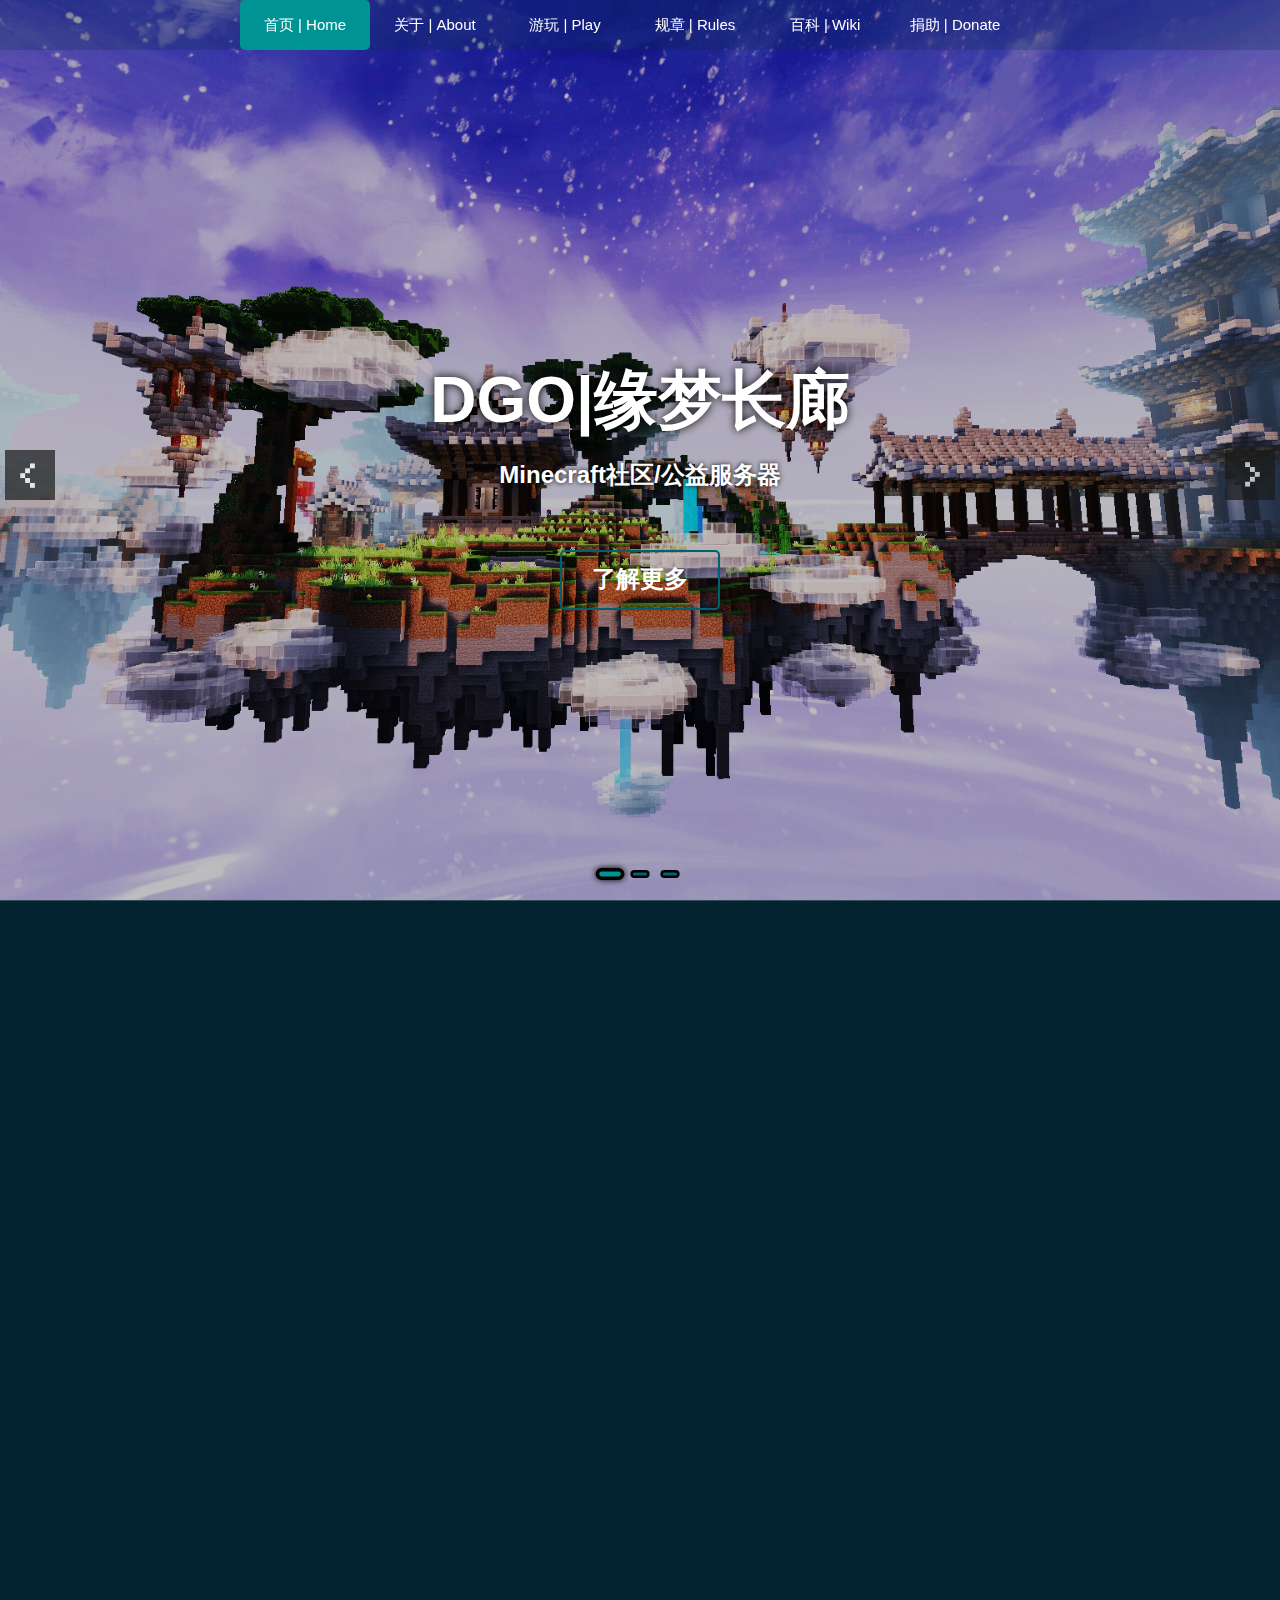
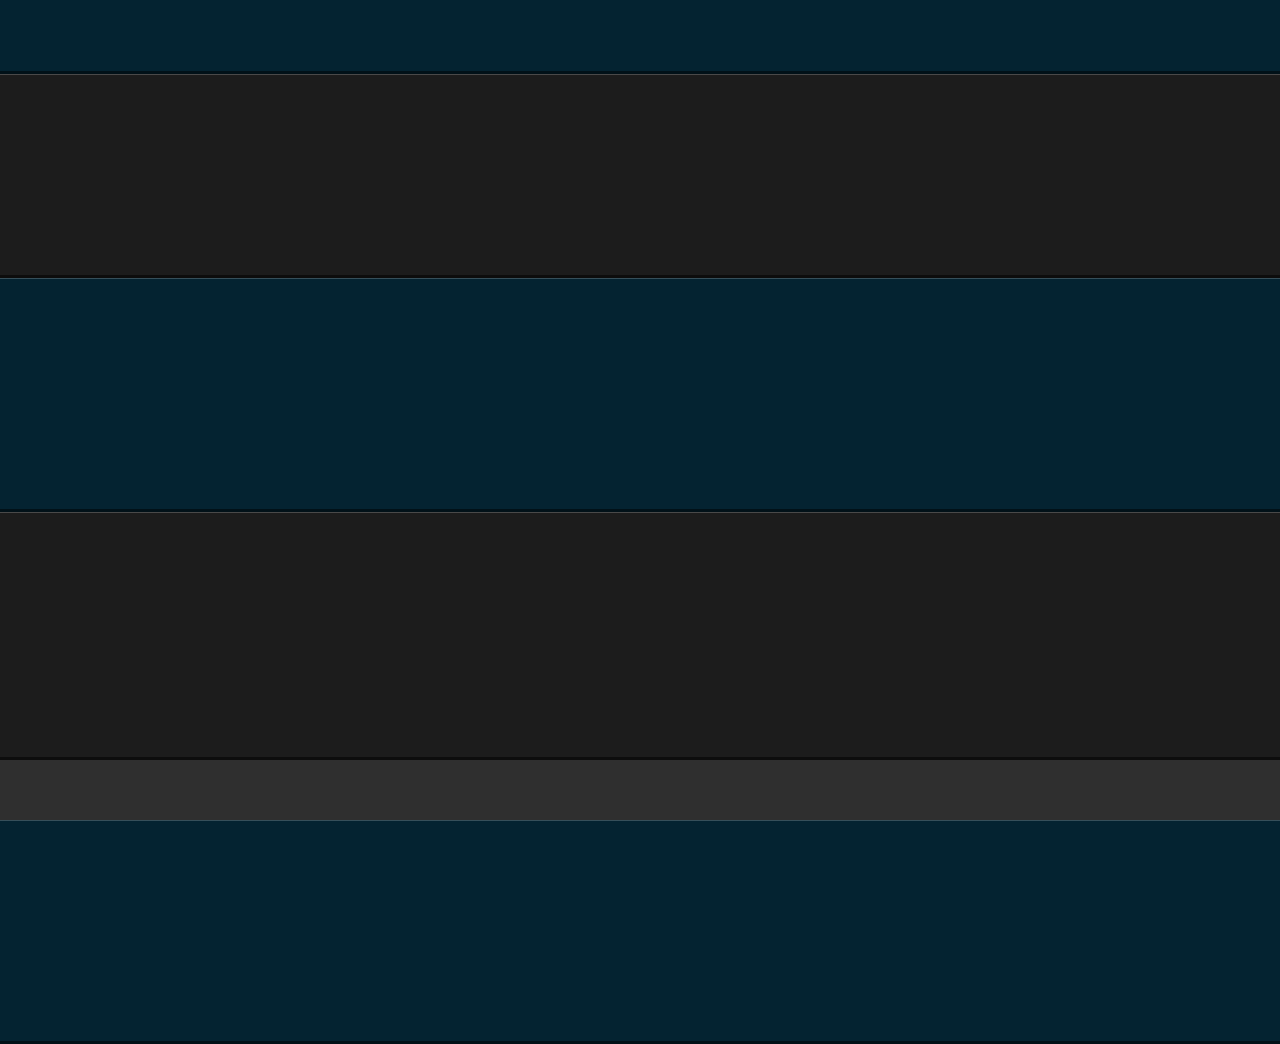
==== index.html @ beff089f "new" ====
﻿<!DOCTYPE html>
<html lang="cn">
<head>

<!-- Page title -->
<title>DGO|缘梦长廊-Minecraft服务器</title>
<!-- /Page title -->

<!-- Meta -->
<meta charset="utf-8">
<meta http-equiv="X-UA-Compatible" content="IE=Edge">
<meta name="viewport" content="width=device-width, initial-scale=1">
<meta name="renderer" content="webkit|ie-comp|ie-stand">
<!-- /Meta -->

<!-- SEO Meta -->
<meta name="author" content="">
<meta name="keywords" content="DGO,minecraft,我的世界,服务器">
<meta name="description" content="">
<!-- /SEO Meta -->

<!-- 禁止百度转码 -->
<meta http-equiv="Cache-Control" content="no-transform " />
<meta http-equiv="Cache-Control" content="no-siteapp" />
<!-- /禁止百度转码 -->

<!-- 移动设备优化 -->
<meta name="MobileOptimized" content="320"><!-- 微软的老式浏览器 -->
<meta name="screen-orientation" content="portrait"><!-- uc强制竖屏 -->
<meta name="x5-orientation" content="portrait"><!-- QQ强制竖屏 -->
<meta name="full-screen" content="yes"><!-- UC强制全屏 -->
<meta name="x5-fullscreen" content="true"><!-- QQ强制全屏 -->
<meta name="browsermode" content="application"><!-- UC应用模式 -->
<meta name="x5-page-mode" content="app"><!-- QQ应用模式 -->
<meta name="msapplication-tap-highlight" content="no"><!-- windows phone 点击无高光 -->
<!-- /移动设备优化 -->

<!-- Styles -->
<link rel="stylesheet" type="text/css" href="css/style.css">
<link rel="stylesheet" type="text/css" href="css/menu.css">
<link rel="stylesheet" type="text/css" href="css/index.css">
<link rel="stylesheet" type="text/css" href="css/preloader.css">
<link rel="stylesheet" type="text/css" href="css/animate.min.css">
<!-- /Styles -->

</head>
<body>

<!-- 预加载 -->
<div id="preloader"> 
    <div id="loader"></div> 
    <div class="loader-section section-left"></div> 
    <div class="loader-section section-right"></div> 
    <div class="load_title">正在加载DGO官网<span>-首页</span></div> 
</div> 
<!-- /预加载 -->

<div id="wrapper">

<!-- 菜单 -->
<nav>
    <!-- menu -->
    <div id="menu">
        <a href="index.html" class="menuItem">首页&nbsp;|&nbsp;Home</a>
        <a href="about.html" class="menuItem">关于&nbsp;|&nbsp;About</a>
        <a href="play.html" class="menuItem">游玩&nbsp;|&nbsp;Play</a>
        <a href="rules.html" class="menuItem">规章&nbsp;|&nbsp;Rules</a>
        <a href="wiki.html" class="menuItem">百科&nbsp;|&nbsp;Wiki</a>
        <a href="donate.html" class="menuItem">捐助&nbsp;|&nbsp;Donate</a>
        <a href="#" class="menuBg"></a>
    </div>
    <!-- menuMobile -->
    <div id="menuMobile">
        <h5 id="menuMobileTop">DGO|缘梦长廊</h5>
        <input type="checkbox" id="check">
        <label for="check">
            <i id="btnMenu"><svg class="bars"></svg></i>
            <i id="cancel"><svg class="times"></svg></i>
            <i id="cancleBg" class="menuMobileBg"></i>
        </label>
        <div class="sidebar">
            <header>导航栏</header>
            <div>
                <a href="index.html">首页&nbsp;|&nbsp;Home</a>
                <a href="about.html">关于&nbsp;|&nbsp;About</a>
                <a href="play.html">游玩&nbsp;|&nbsp;Play</a>
                <a href="rules.html">规章&nbsp;|&nbsp;Rules</a>
                <a href="wiki.html">百科&nbsp;|&nbsp;Wiki</a>
                <a href="donate.html">捐助&nbsp;|&nbsp;Donate</a>
            </div>
        </div>
    </div>
</nav>
<!-- /菜单 -->

<!-- 全屏轮播 -->
<div id="rotation">
    <!-- pics -->
    <div id="pics">
        <!-- pic1 -->
        <div class="picsItem pic1 shadow after">
            <div class="title">
                <h1 class="boxTitle">DGO|缘梦长廊</h1>
                <h4 class="boxContent">Minecraft社区/公益服务器</h4>
            </div>  
            <div class="buttons">
                <div class="btnStyle1 btnStyle11 btn1">了解更多</a></div>  
            </div>
        </div>
        <!-- pic2 -->
        <div class="picsItem pic2 shadow">
            <div class="title">
                <h1 class="boxTitle">DGO|缘梦长廊</h1>
                <h4 class="boxContent">Minecraft社区/公益服务器</h4>
            </div>
            <div class="buttons">
                <a href="about.html"><div class="btnStyle1 btnStyle11">关于我们</div></a>
            </div>
        </div>
        <!-- pic3 -->
        <div class="picsItem pic3 shadow">           
            <div class="title" class="text">
                <h1 class="boxTitle">DGO|缘梦长廊</h1>
                <h4 class="boxContent">白名单制度 只为提供高质量环境</h4>
            </div>
            <div class="buttons">
                <a href="play.html"><div class="btnStyle1 btnStyle11">加入我们</div></a>
            </div>
        </div>
    </div>
    <!-- btnNum -->
    <div id="btnNum" class="modular">
        <div class="btnNumItem btnNumItemActive"></div>
        <div class="btnNumItem"></div>
        <div class="btnNumItem"></div>   
    </div>
    <!-- btnTab -->
    <div class="btnTab left"></div>
    <div class="btnTab right"></div>
</div>
<!-- /全屏轮播 -->



<!-- 介绍 -->
<div id="features" class="box">
        <!-- boxTitle -->
        <div class="boxTitle">
            <div class="wow fadeInUp"><h2 class="transformZoom">社区介绍&nbsp;|&nbsp;Feature</h2></div>
        </div>
        <!-- boxContent -->
        <div class="boxContent modular">
            <div class="wow fadeInUp"><div class="boxContentItem icon1">
                <h3>群组服</h3>
                <h5>无论你是初来乍到的萌新还是耕耘多年的大佬；无论你是喜欢建筑还是红石的玩家；</h5>
                <h5>亦或是喜欢与朋友聊天，日常养老唠嗑的玩家。这里都有适合你的的游戏环境！</h5>
            </div></div>
            <div class="wow fadeInUp"><div class="boxContentItem icon2">
                <h3>高素质</h3>
                <h5>从“熊孩子”一路走来的我们，深知一个“熊孩子”会对社区会造成严重的伤害；</h5>
                <h5>我们通过较为严格的审核与邀请制度，确保你能和你一样友善的玩家们一同游戏！</h5>
            </div></div>
            <div class="wow fadeInUp"><div class="boxContentItem icon3">
                <h3>纯净和谐</h3>
                <h5>我们认为原版游戏机制与原则已经趋于合理，对游戏内容无过多修改。</h5>
                <h5>不划分游戏内玩家权限等级，全服平权。一切都是由您和伙伴们一同建立的！</h5>
            </div></div>
        </div>
        <div class="boxContent modular">
            <div class="wow fadeInUp"><div class="boxContentItem icon4">
                <h3>自由开放</h3>
                <h5>我们不避讳、不掩饰，没有绝对的机密与禁区，大小事务群内公开讨论、处理。</h5>
                <h5>无管理干预发展走向，只要你知晓是非，明确界限，在这可以做任何想做的事情！</h5>
            </div></div>
            <div class="wow fadeInUp"><div class="boxContentItem icon5">
                <h3>公平公正</h3>
                <h5>判断一个玩家是否有错，我们以道德、规章为标准，由管理员主观判断及玩家群体意见而定。</h5>
                <h5>我们并没有改造矫正玩家的权力和义务，所做的一切仅是为了维护本服的秩序！</h5>
            </div></div>
            <div class="wow fadeInUp"><div class="boxContentItem icon6">
                <h3>公益非利</h3>
                <h5>我们了解增值服务对游戏体验的损害，作为公益服务器，我们不会在游戏内设置任何特权。</h5>
                <h5>对于主动捐助的玩家，我们深表感谢，你的每一分捐助都会被用于给你提供更好的服务。</h5>
            </div></div>
        </div>

</div>
<!-- /介绍 -->

<!-- 服务器信息 -->
<div id="statis" class="box modular">
    <div class="boxContent">
        <h5 class="description wow fadeInUp" style="text-align: left;">SOME</h5>
        <div><h2 class="wow fadeInUp" style="text-align: left;">information</h2></div>
    </div>

    <div class="boxContent">
        <div class="wow fadeInUp"><h2>-</h2></div>
        <h5 class="description wow fadeInUp">总在线时间(h)</h5>
    </div>

    <div class="boxContent">
        <div class="wow fadeInUp"><h2>-</h2></div>
        <h5 class="description wow fadeInUp">常驻玩家(人)</h5>
    </div>

    <div class="boxContent">
        <div class="wow fadeInUp"><h2>-</h2></div>
        <h5 class="description wow fadeInUp">总入驻玩家(人)</h5>
    </div>
</div>
<!-- /服务器信息 -->

<!-- 前言 -->
<div id="notion" class="box">
    <div class="boxTitle">
        <div class="wow fadeInUp"><h2 class="transformZoom">我们的愿景&nbsp;|&nbsp;Notion</h2></div>
    </div>
    <div class="boxContent modular">
        <div class="wow fadeInUp"><h5 class="transformZoom">『我们希望DGO不单单是一个服务器，而是一个能互相信任，有爱友好的交友社区』</h5></div>
        <div class="wow fadeInUp"><h5 class="transformZoom">『比起去追求那些“花里胡哨”，我们更加在乎的是——Minecraft本身的魅力』</h5></div>
    </div>
</div>
<!-- /前言 -->

	<!-- 展示片 -->
<a href="https://www.bilibili.com/video/BV1Mi4y187Gk/" target="_blank">
    <div id="video" class="box modular">

        <div class="boxContent wow fadeInUp">
            <h5 class="text description">该展示片记录了截止20年4月外服玩家的部分作品</h5>
        </div>

        <div class="boxContent wow fadeInUp">
            <div class="icon-box icon"></div>
        </div>

        <div class="boxContent wow fadeInUp">
            <h5 class="text description">全新的DGO内服/外服展示片正在筹划制作..敬请期待...</h5>
        </div>

    </div>
</a>
<!-- /展示片 -->

<div class="spacing"></div>

<!-- Powered by DGO -->
<footer class="box">	
    <div class="wow fadeInUp">
        <span>友情链接：</span>
        <a href="#" target="_blank"">XXX</a> 
        <span>&nbsp;|&nbsp;</span>
        <a href="#" target="_blank"">XXX</a>
    </div>
    <div class="line wow fadeInUp">
        <span>DGO风雨兼程&nbsp;至今已度过&nbsp;</span>
        <span id="time">天&nbsp;小时&nbsp;分钟&nbsp;秒</span>
    </div>
    <div class="line wow fadeInUp">
        <span>&copy; 2020&nbsp;DGO|缘梦长廊&nbsp;</span>
        <span>ALL&nbsp;RIGHTS&nbsp;RESERVED</span>
    </div>

    <div class="wow fadeInUp">POWERED&nbsp;BY&nbsp;MERAKI_9YAN</div>
</footer>
<!-- /Powered by DGO -->

</div>
</body>

<!-- Javascript -->
<script src="js/jquery-3.4.1.min.js"></script>
<script src="js/wow.min.js"></script>
<script src="js/style.js"></script>
<script src="js/index.js"></script>
<script src="js/menu.js"></script>
<script src="js/preloader.js"></script>
<!-- /Javascript -->

</html>
---- css/style.css ----
/* Style CSS Document */

/* global 全局样式
------------------------------------- */
* {
  margin: 0;
  border: 0;
  padding: 0;
  text-decoration: none;
  list-style: none;
  -webkit-box-sizing: border-box;
  -moz-box-sizing: border-box;
  box-sizing: border-box;
}
button,
span,
a,
p,
h1,
h2,
h3,
h4,
h5,
h6 {
  color: #fff;
  font-weight: 300;
  -webkit-font-smoothing: antialiased;
  font-family: "Roboto", "Open Sans", "Helvetica Neue", Helvetica, Arial,
    sans-serif;
  text-align: center;
}
body {
  width: 100%;
  min-height: 100%;
  color: #fff;
  font-size: 14px;
  line-height: 24px;
  background-color: #2f2f2f;
}
/*---------------------------------------





  font 字体样式
-----------------------------------------*/
h1 {
  font-size: 64px;
  line-height: 80px;
}
h2 {
  font-size: 48px;
  line-height: 60px;
}
h3 {
  font-size: 36px;
  line-height: 45px;
}
h4 {
  font-size: 24px;
  line-height: 30px;
}
h5 {
  font-size: 16px;
  line-height: 20px;
}
h6 {
  font-size: 12px;
  line-height: 15px;
}
/*---------------------------------------





  功能组件
-----------------------------------------*/
/* 禁止文字被选中 */
.text {
  user-select: none;
  -ms-user-select: none;
  -moz-user-select: none;
  -khtml-user-select: none;
  -webkit-user-select: none;
}
/* 文字左右对齐 */
.textAlignLeft {
  text-align: left;
}
.textAlignRight {
  text-align: right;
}
/* flex弹性布局框架 */
.modular {
  display: flex;
  flex-direction: row;
  justify-content: center;
  align-items: center;
}
/* 隔层 */
.spacing {
  width: 100%;
  height: 60px;
  background-image: url(../images/bgBedrock.png);
  background-attachment: fixed;
  background-size: cover;
  z-index: 1000;
}
/* 页面背景 */
.backgroundPicFixed {
  background-attachment: fixed;
  background-size: center;
}
/* 盒子框架 */
.box {
  border-top: 1px solid rgba(255, 255, 255, 0.2);
  border-bottom: 3px solid rgba(0, 0, 0, 0.5);
  background-color: #042331;
  padding: 50px 0;
}
.boxTitle {
  padding: 10px 0;
  text-align: center;
}
.boxContent {
  padding: 10px 0;
}
.boxContentItem {
  padding: 0;
}
/* 阴影 */
.shadow {
  box-shadow: 0 2px 10px #000000;
}
.transformZoom {
  transition: all 0.3s;
  transform: scale(0.9);
  -o-transform: scale(0.9);
  -ms-transform: scale(0.9);
  -moz-transform: scale(0.9);
  -webkit-transform: scale(0.9);
}
.transformZoom:hover {
  transform: scale(1);
  -o-transform: scale(1);
  -ms-transform: scale(1);
  -moz-transform: scale(1);
  -webkit-transform: scale(1);
}

/*---------------------------------------





按钮样式
-----------------------------------------*/
.btnStyle1 {
  position: relative;
  width: 160px;
  height: 60px;
  border: 2px solid #006270;
  border-radius: 5px;
  font-size: 24px;
  line-height: 54px;
  font-weight: 900;
  text-align: center;
  background: none;
  cursor: pointer;
  transition: color 0.4s linear;
}
.btnStyle1:hover {
  color: #fff;
}
.btnStyle1::before {
  content: "";
  position: absolute;
  left: 0;
  top: 0;
  width: 100%;
  height: 100%;
  background: #006270;
  z-index: -1;
  transition: transform 0.5s;
  transform-origin: 0 0;
  transition-timing-function: cubic-bezier(0.5, 1.6, 0.4, 0.7);
}
.btnStyle11::before {
  transform: scaleY(0);
}
.btnStyle11:hover::before {
  transform: scaleY(1);
}
.btnStyle12::before {
  transform: scaleX(0);
}
.btnStyle12:hover::before {
  transform: scaleX(1);
}
/*---------------------------------------





  版权信息
-----------------------------------------*/
footer {
  position: relative;
  padding: 50px 0;
  z-index: 10000;
}
footer div,
footer a,
footer span {
  margin: 0 auto;
  max-width: 700px;
  line-height: 30px;
  font-size: 16px;
  transform: scale(0.9);
  text-align: center;
  color: #cccccc;
}
footer #time {
  color: #969696;
}
@media (max-width: 400px) {
  footer .line {
    display: flex;
    flex-direction: column;
  }
}
---- css/menu.css ----
/* menu CSS Document */

/* menu
------------------------------------- */
nav{
	position: fixed;
	width: 100%;
	height: 50px;
  background-color: #063146;
	transition: .5s;
  z-index: 99999;
}
.navScroll{
  background-color: rgb(6,49,70,.25);
}
/*menu*/
#menu{
	position: absolute;
	display: flex;
	list-style: none;
	line-height: 50px;
	width: 800px;
	left: 50%;
	transform: translate(-50%,0);
  z-index: 1000;
}
.menuItem{
	position: relative;
	width: 130px;
	display: inline-block;
	font-size: 15px;
	text-align: center;
	text-decoration: none;
	color: #ffffff;
	transition: .3s;
	z-index: 1;
}
.menuBg{
	position: absolute;
	left: 0;
	top: 0;
	height: 100%;
	width: 130px;
	z-index: 0;
	border-radius: 5px;
	background-color: #009394;
	transition: .3s;
	z-index: 0;
}
.menuItem:hover{
	transform: scale(1.2);
}
.menuItem:nth-child(1):hover ~.menuBg{
	left: 0px;
}
.menuItem:nth-child(2):hover ~.menuBg{
	left: 130px;
}
.menuItem:nth-child(3):hover ~.menuBg{
	left: 260px;
}
.menuItem:nth-child(4):hover ~.menuBg{
	left: 390px;
}
.menuItem:nth-child(5):hover ~.menuBg{
  left: 520px;
}
.menuItem:nth-child(6):hover ~.menuBg{
  left: 650px;
}

/*menuMobile*/
#menuMobile{
  font-weight: 600;
  text-align: center;
  line-height: 50px;
  z-index: 2000;
}

#menuMobileTop{
  line-height: 50px;
  color: #ffffff;
  z-index: 1000;
}

#check{
  display: none;
  z-index: 1001;
}
label #btnMenu,label #cancel{
  position: absolute;
  cursor: pointer;
  background: #042331;
  width: 36px;
  height: 36px;
  border-radius: 3px;
}
label #btnMenu svg, #cancel svg{
  position: absolute;
  left: 3px;
  top: 3px;
  width: 30px;
  height: 30px;
}
label #btnMenu{
  left: 7px;
  top: 7px;
  transition: all .5s;
}
label #cancel{
  z-index: 1111;
  left: -207px;
  top: 7px;
  transition: all .5s ease;
}
label #btnMenu .bars{
  background: url(../images/icon/bars.svg) no-repeat center;
}
label #cancel .times{
  background: url(../images/icon/times.svg) no-repeat center;
}

#check:checked ~ .sidebar{
  left: 0;
}
#check:checked ~ label #btnMenu{
  left: 250px;
  opacity: 0;
  pointer-events: none;
}
#check:checked ~ label #cancel{
  left: 207px;
}
#check:checked ~ label .menuMobileBg{
  display: block;
  opacity: 1;
}

.menuMobileBg{
  display: none;
  position: fixed;
  left:0; top: 0;
  width: 100%; height: 100%;
  background-color: rgb(0,0,0,.4);
  transition: all .3s;
  opacity: 0;
  z-index: -1;
}
/* xxxxxxxxxxx*/
.sidebar{
  position: fixed;
  left: -251px;
  border-right: 1px solid rgba(255,255,255,.1);
  top: 0;
  width: 250px;
  height: 100%;
  background: #042331;
  transition: all .5s ease;
  z-index: 1001;
}
.sidebar header{
  font-size: 22px;
  color: white;
  text-align: center;
  line-height: 70px;
  background: #063146;
  user-select: none;
}
.sidebar a{
  display: block;
  height: 100%;
  width: 100%;
  line-height: 65px;
  font-size: 20px;
  color: white;
  padding-left: 40px;
  box-sizing: border-box;
  border-top: 1px solid rgba(255,255,255,.1);
  border-bottom: 1px solid black;
  transition: .4s;
}
.sidebar a:hover{
  padding-left: 50px;
}
.sidebar a{
  margin-right: 16px;
}
@media (max-width: 999px){
  #menu{ 
    display: none;
  }
}
@media (min-width: 1000px){
  #menuMobile{ 
    display: none;
  }
}
/*---------------------------------------
---- css/index.css ----
/* indexStyle CSS Document */

/* Body 
------------------------------------- */
@media (max-width: 999px){
  #rotation .title h1{
    display: none;
  }
}
@media (max-width: 699px){
  #features .boxContent{ 
    flex-wrap: wrap;
  }
  #statis{ 
    flex-wrap: wrap;
  }
}
@media (max-width: 399px){
  #video{ 
    flex-wrap: wrap;
  }
}
/*---------------------------------------





  菜单
-----------------------------------------*/
.menuBg{
  left: 0px;
}
/*---------------------------------------





  全屏轮播
-----------------------------------------*/
#rotation{
  position: relative;
  width: 100%; height: 100%;
}
/* -- pics -- */
#rotation #pics{
  position: relative;
  width: 100%; height: 100%;
  z-index: 0;
}
#rotation #pics .picsItem{
  position: absolute;
  left: 50%; top: 50%;
  transform: translate(-50%, -50%);
  width: 100%; height: 100%;
  background-size:cover;
  background-position: center center;
  transition: all 0s;
  opacity: 0;
  z-index: 0;
}
#rotation #pics .picsItem::before{
  content:'';
  position:absolute;
  top:0; left:0;
  width: 100%; height: 100%;
  background-color: rgb(0,0,0,.25);
  z-index:-1;
}
#rotation #pics .pic1{
  background-image: url(../images/index_rotation_pic1.jpg);
}
#rotation #pics .pic2{
  background-image: url(../images/index_rotation_pic2.jpg);
}
#rotation #pics .pic3{
  background-image: url(../images/index_rotation_pic3.jpg);
}
#rotation #pics .after{
  opacity: 1;
  z-index: 10;
}
#rotation #pics .before{
  opacity: 1;
  z-index: 11;
}
/* -- title -- */
#rotation .title{
  position: absolute;
  left: 50%; top: 50%;
  transform: translate(-50%, -100px);
  width: 100%;
  z-index: 1;
}
#rotation .title h1{
  font-weight: 600;
  text-shadow: 0 0 10px #000000;
}
#rotation .title h4{
  font-weight: 600;
  text-shadow: 0 0 5px #000000;
}
/* -- bottons -- */
#rotation .buttons{
  position: absolute;
  left: 50%; top: 50%;
  transform: translate(-50%, 100px);
  z-index: 1;
}
/* -- btnNum -- */
#rotation #btnNum{
  position: absolute;
  left: 50%; bottom: 20px;
  transform: translate(-50%, 0);
  width: 90px; height: 12px;
  z-index: 1;
}
#rotation #btnNum .btnNumItem{
  width: 24px; height: 10px;
  margin: 0 3px;
  border: 3px solid #000000;
  border-radius: 5px;
  background-color: #006270;
  cursor: pointer;
  transition: all .2s;
  transform: scale(0.8);
  -o-transform: scale(0.8);
  -ms-transform: scale(0.8);
  -moz-transform: scale(0.8);
  -webkit-transform: scale(0.8);
}
#rotation #btnNum .btnNumItem:hover{
  background-color: #009394;
  box-shadow: 0 0 5px #000000;
}
#rotation #btnNum .btnNumItemActive{
  background-color: #009394;
  box-shadow: 0 0 5px #000000;
  transform: scale(1.2);
  -o-transform: scale(1.2);
  -ms-transform: scale(1.2);
  -moz-transform: scale(1.2);
  -webkit-transform: scale(1.2);
}
/* -- btnTab -- */
#rotation .btnTab{
  position: absolute;
  top: 50%;
  width: 50px; height: 50px;
  cursor: pointer;
  transition: all .3s;
  opacity: 0.7;
  z-index: 1;
}
#rotation .btnTab:hover{
  opacity: 1;
  box-shadow: 0 0 20px #333333;
}
#rotation .left{
  left: 5px;
  background-image: url(../images/icon/tabLeft.png);
  background-size: cover;
}
#rotation .right{
  right: 5px;
  background-image: url(../images/icon/tabRight.png);
  background-size: cover;
}
/*---------------------------------------





  介绍
-----------------------------------------*/
#features{
  position: relative;
  width: 100%; height: 100%;
}
#features .boxContent{
  padding: 0;
}
#features .boxContent .boxContentItem{
  margin: 30px 0;
  padding: 70px 0 0;
  max-width: 390px; 
  background-size: 64px;
  background-repeat: no-repeat;
  background-position: center 3px;
  transition: all .5s;
  transform: scale(0.9);
  -o-transform: scale(0.9);
  -ms-transform: scale(0.9);
  -moz-transform: scale(0.9);
  -webkit-transform: scale(0.9);
}
#features .boxContent .boxContentItem h3{
  font-weight: 500;
}
#features .boxContent .boxContentItem h5{
  line-height: 30px;
  color: #CCCCCC;
}
#features .boxContent .icon1{
  background-image: url(../images/icon/server.svg);
}
#features .boxContent .icon1:hover{
  background-image: url(../images/icon/serverHover.svg);
}
#features .boxContent .icon2{
  background-image: url(../images/icon/checkCircle.svg);
}
#features .boxContent .icon2:hover{
  background-image: url(../images/icon/checkCircleHover.svg);
}
#features .boxContent .icon3{
  background-image: url(../images/icon/cube.svg);
}
#features .boxContent .icon3:hover{
  background-image: url(../images/icon/cubeHover.svg);
}
#features .boxContent .icon4{
  background-image: url(../images/icon/bullhorn.svg);
}
#features .boxContent .icon4:hover{
  background-image: url(../images/icon/bullhornHover.svg);
}
#features .boxContent .icon5{
  background-image: url(../images/icon/balanceScale.svg);
}
#features .boxContent .icon5:hover{
  background-image: url(../images/icon/balanceScaleHover.svg);
}
#features .boxContent .icon6{
  background-image: url(../images/icon/donate.svg);
}
#features .boxContent .icon6:hover{
  background-image: url(../images/icon/donateHover.svg);
}
/*---------------------------------------





  统计 服务器信息
-----------------------------------------*/
#statis{
  position: relative;
  width: 100%;
  background-color: rgba(0,0,0,.4);
}
#statis::before{
  content:'';
  position:absolute;
  top:0; left:0;
  width: 100%; height: 100%;
  background: url(../images/index_information_bg.jpg) repeat-y center;
  background-attachment: fixed;
  background-size: cover;
  z-index:-1;
}
#statis .boxContent{
  width: 100%; max-width: 260px;
  transform: scale(0.9);
  -o-transform: scale(0.9);
  -ms-transform: scale(0.9);
  -moz-transform: scale(0.9);
  -webkit-transform: scale(0.9);
}
#statis .boxContent h5{
  display: block;
  margin: 0 auto;
  color: #dddddd;
  font-weight: 600;
}
/*---------------------------------------





  前言 服务器理念
-----------------------------------------*/
#notion{
  position: relative;
  width: 100%;
  padding: 50px 0;
  z-index: 1001;
}
#notion .boxContent{
  
}
#notion h5{
  line-height: 30px;
  color: #CCCCCC;
}
/*---------------------------------------





  视频 展示片
-----------------------------------------*/
#video{  
  position: relative;
  width: 100%;
  padding: 80px 0;
  background-color: rgba(0,0,0,.4);
}
#video::before{
  content:'';
  position:absolute;
  top:0; left:0;
  width: 100%; height: 100%;
  background: url(../images/index_video_bg.jpg) repeat-y center;
  background-attachment: fixed;
  background-size: cover;
  z-index:-1;
}
#video .boxContent{
  max-width: 390px;
}
#video .boxContent .icon-box{
  display: block;
  height: 64px;
  width: 64px;
  font-size: 64px;
  background-image: url(../images/icon/playCircle.svg);
  opacity: .5;
  transition: all .5s;
}
#video .boxContent .icon-box:hover{
  opacity: 1;
}
#video .boxContent h5{
  display: block;
  transform: scale(0.9);
  -o-transform: scale(0.9);
  -ms-transform: scale(0.9);
  -moz-transform: scale(0.9);
  -webkit-transform: scale(0.9);
  font-weight: 600;
  color: #CCCCCC;
}
/*---------------------------------------
---- css/preloader.css ----
.chromeframe {
  margin: 0.2em 0;
  background: #ccc;
  color: #000;
  padding: 0.2em 0;
}
#preloader {
  position: fixed;
  top: 0;
  left: 0;
  width: 100%;
  height: 100%;
  z-index: 999999;
}
#loader {
  display: block;
  position: relative;
  left: 50%;
  top: 50%;
  width: 150px;
  height: 150px;
  margin: -75px 0 0 -75px;
  border-radius: 50%;
  border: 3px solid transparent;
  /* COLOR 1 */
  border-top-color: #969696;
  -webkit-animation: spin 2s linear infinite; /* Chrome, Opera 15+, Safari 5+ */
  -ms-animation: spin 2s linear infinite; /* Chrome, Opera 15+, Safari 5+ */
  -moz-animation: spin 2s linear infinite; /* Chrome, Opera 15+, Safari 5+ */
  -o-animation: spin 2s linear infinite; /* Chrome, Opera 15+, Safari 5+ */
  animation: spin 2s linear infinite; /* Chrome, Firefox 16+, IE 10+, Opera */
  z-index: 1001;
}
#loader:before {
  content: "";
  position: absolute;
  top: 5px;
  left: 5px;
  right: 5px;
  bottom: 5px;
  border-radius: 50%;
  border: 3px solid transparent;
  /* COLOR 2 */
  border-top-color: #969696;
  -webkit-animation: spin 3s linear infinite; /* Chrome, Opera 15+, Safari 5+ */
  -moz-animation: spin 3s linear infinite; /* Chrome, Opera 15+, Safari 5+ */
  -o-animation: spin 3s linear infinite; /* Chrome, Opera 15+, Safari 5+ */
  -ms-animation: spin 3s linear infinite; /* Chrome, Opera 15+, Safari 5+ */
  animation: spin 3s linear infinite; /* Chrome, Firefox 16+, IE 10+, Opera */
}
#loader:after {
  content: "";
  position: absolute;
  top: 15px;
  left: 15px;
  right: 15px;
  bottom: 15px;
  border-radius: 50%;
  border: 3px solid transparent;
  border-top-color: #969696;
  /* COLOR 3 */
  -moz-animation: spin 1.5s linear infinite; /* Chrome, Opera 15+, Safari 5+ */
  -o-animation: spin 1.5s linear infinite; /* Chrome, Opera 15+, Safari 5+ */
  -ms-animation: spin 1.5s linear infinite; /* Chrome, Opera 15+, Safari 5+ */
  -webkit-animation: spin 1.5s linear infinite; /* Chrome, Opera 15+, Safari 5+ */
  animation: spin 1.5s linear infinite; /* Chrome, Firefox 16+, IE 10+, Opera */
}

@-webkit-keyframes spin {
  0% {
    -webkit-transform: rotate(0deg); /* Chrome, Opera 15+, Safari 3.1+ */
    -ms-transform: rotate(0deg); /* IE 9 */
    transform: rotate(0deg); /* Firefox 16+, IE 10+, Opera */
  }
  100% {
    -webkit-transform: rotate(360deg); /* Chrome, Opera 15+, Safari 3.1+ */
    -ms-transform: rotate(360deg); /* IE 9 */
    transform: rotate(360deg); /* Firefox 16+, IE 10+, Opera */
  }
}

@keyframes spin {
  0% {
    -webkit-transform: rotate(0deg); /* Chrome, Opera 15+, Safari 3.1+ */
    -ms-transform: rotate(0deg); /* IE 9 */
    transform: rotate(0deg); /* Firefox 16+, IE 10+, Opera */
  }
  100% {
    -webkit-transform: rotate(360deg); /* Chrome, Opera 15+, Safari 3.1+ */
    -ms-transform: rotate(360deg); /* IE 9 */
    transform: rotate(360deg); /* Firefox 16+, IE 10+, Opera */
  }
}

#preloader .loader-section {
  position: fixed;
  top: 0;
  width: 51%;
  height: 100%;
  background: #ffffff; /* Old browsers */
  z-index: 1000;
  -webkit-transform: translateX(0); /* Chrome, Opera 15+, Safari 3.1+ */
  -ms-transform: translateX(0); /* IE 9 */
  transform: translateX(0); /* Firefox 16+, IE 10+, Opera */
}
#preloader .loader-section.section-left {
  left: 0;
}
#preloader .loader-section.section-right {
  right: 0;
}

/* Loaded */
.loaded #preloader .loader-section.section-left {
  -webkit-transform: translateX(-100%); /* Chrome, Opera 15+, Safari 3.1+ */
  -ms-transform: translateX(-100%); /* IE 9 */
  transform: translateX(-100%); /* Firefox 16+, IE 10+, Opera */
  -webkit-transition: all 0.7s 0.3s cubic-bezier(0.645, 0.045, 0.355, 1);
  transition: all 0.7s 0.3s cubic-bezier(0.645, 0.045, 0.355, 1);
}
.loaded #preloader .loader-section.section-right {
  -webkit-transform: translateX(100%); /* Chrome, Opera 15+, Safari 3.1+ */
  -ms-transform: translateX(100%); /* IE 9 */
  transform: translateX(100%); /* Firefox 16+, IE 10+, Opera */
  -webkit-transition: all 0.7s 0.3s cubic-bezier(0.645, 0.045, 0.355, 1);
  transition: all 0.7s 0.3s cubic-bezier(0.645, 0.045, 0.355, 1);
}
.loaded #loader {
  opacity: 0;
  -webkit-transition: all 0.3s ease-out;
  transition: all 0.3s ease-out;
}
.loaded #preloader {
  visibility: hidden;
  -webkit-transform: translateY(-100%); /* Chrome, Opera 15+, Safari 3.1+ */
  -ms-transform: translateY(-100%); /* IE 9 */
  transform: translateY(-100%); /* Firefox 16+, IE 10+, Opera */
  -webkit-transition: all 0.3s 1s ease-out;
  transition: all 0.3s 1s ease-out;
}
/* JavaScript Turned Off */
.no-js #preloader {
  display: none;
}
.no-js h1 {
  color: #222222;
}
#preloader .load_title {
  position: absolute;
  top: 50%;
  transform: translate(0, 80px);
  width: 100%;
  font-size: 19px;
  color: #969696;
  text-align: center;
  z-index: 9999999999999;

  opacity: 1;
  line-height: 30px;
}
#preloader .load_title span {
  font-weight: normal;
  font-style: italic;
  font-size: 13px;
  color: #969696;
  opacity: 0.5;
}
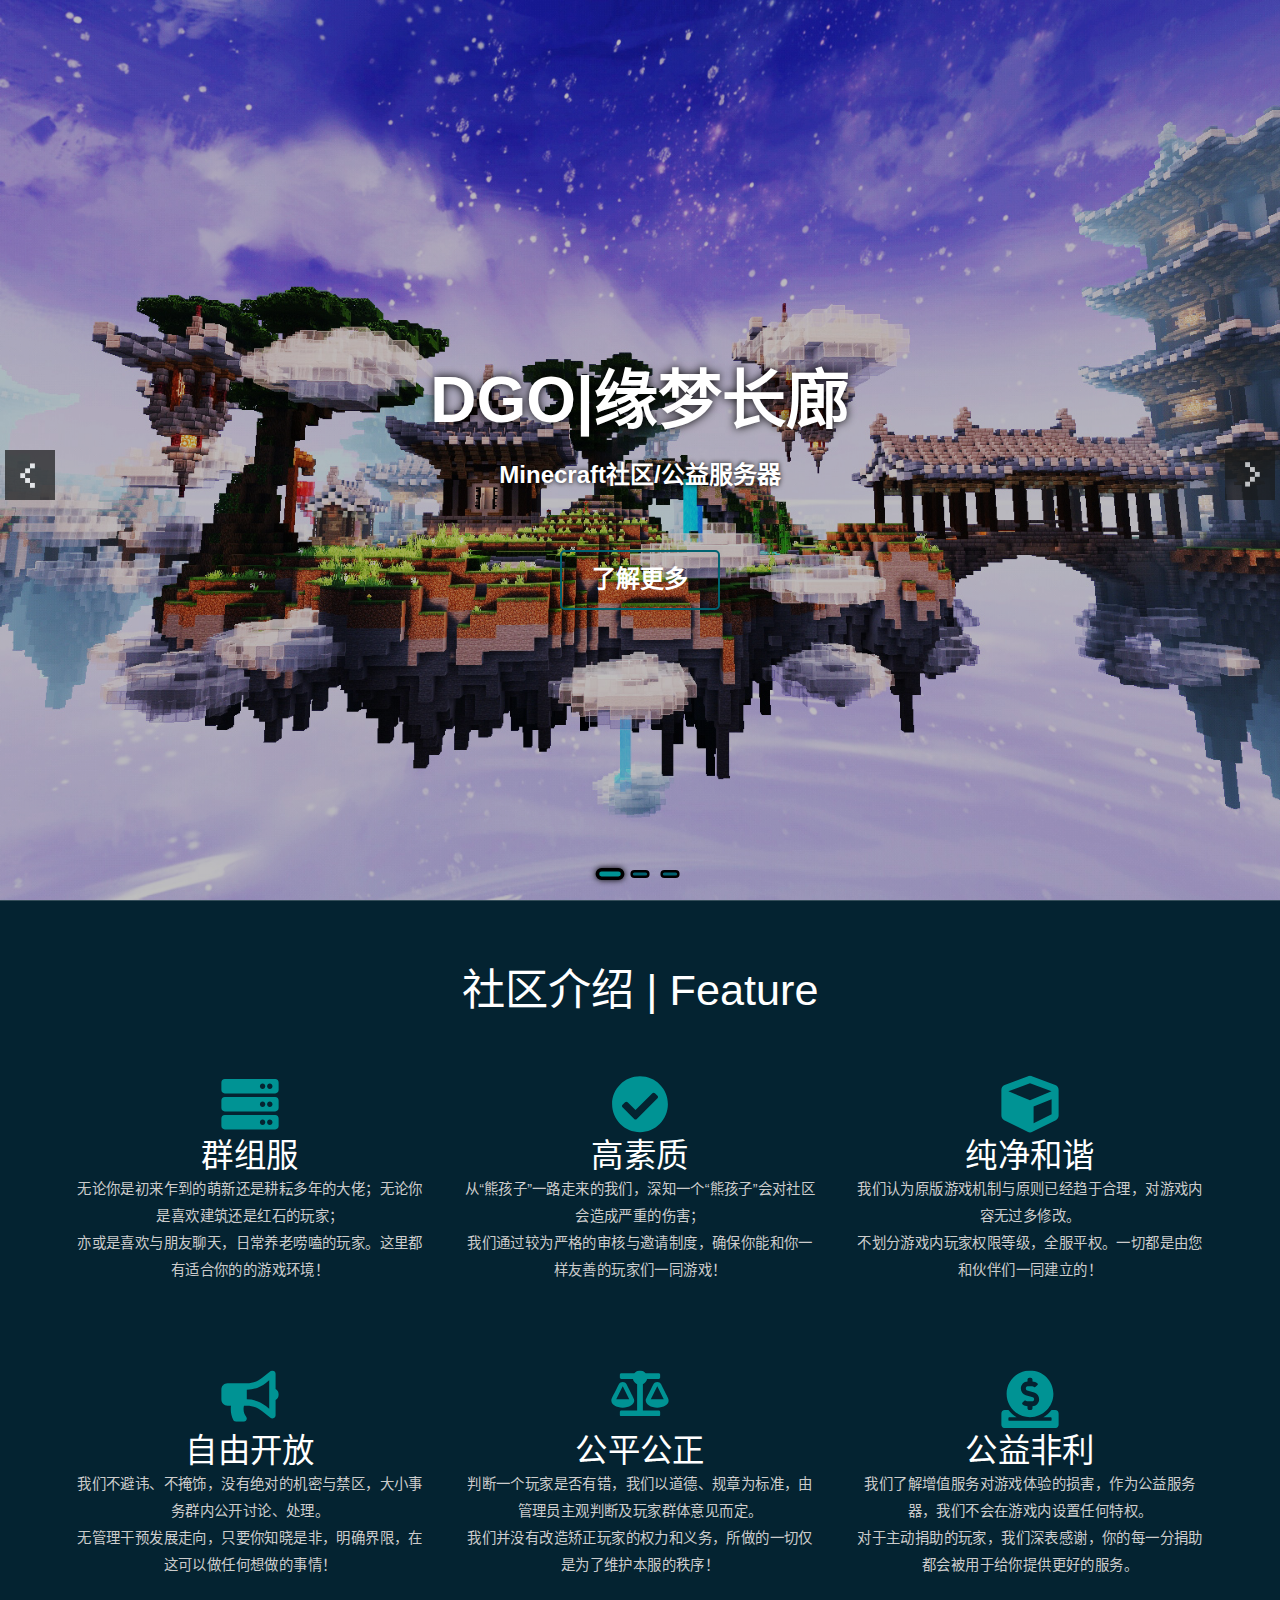
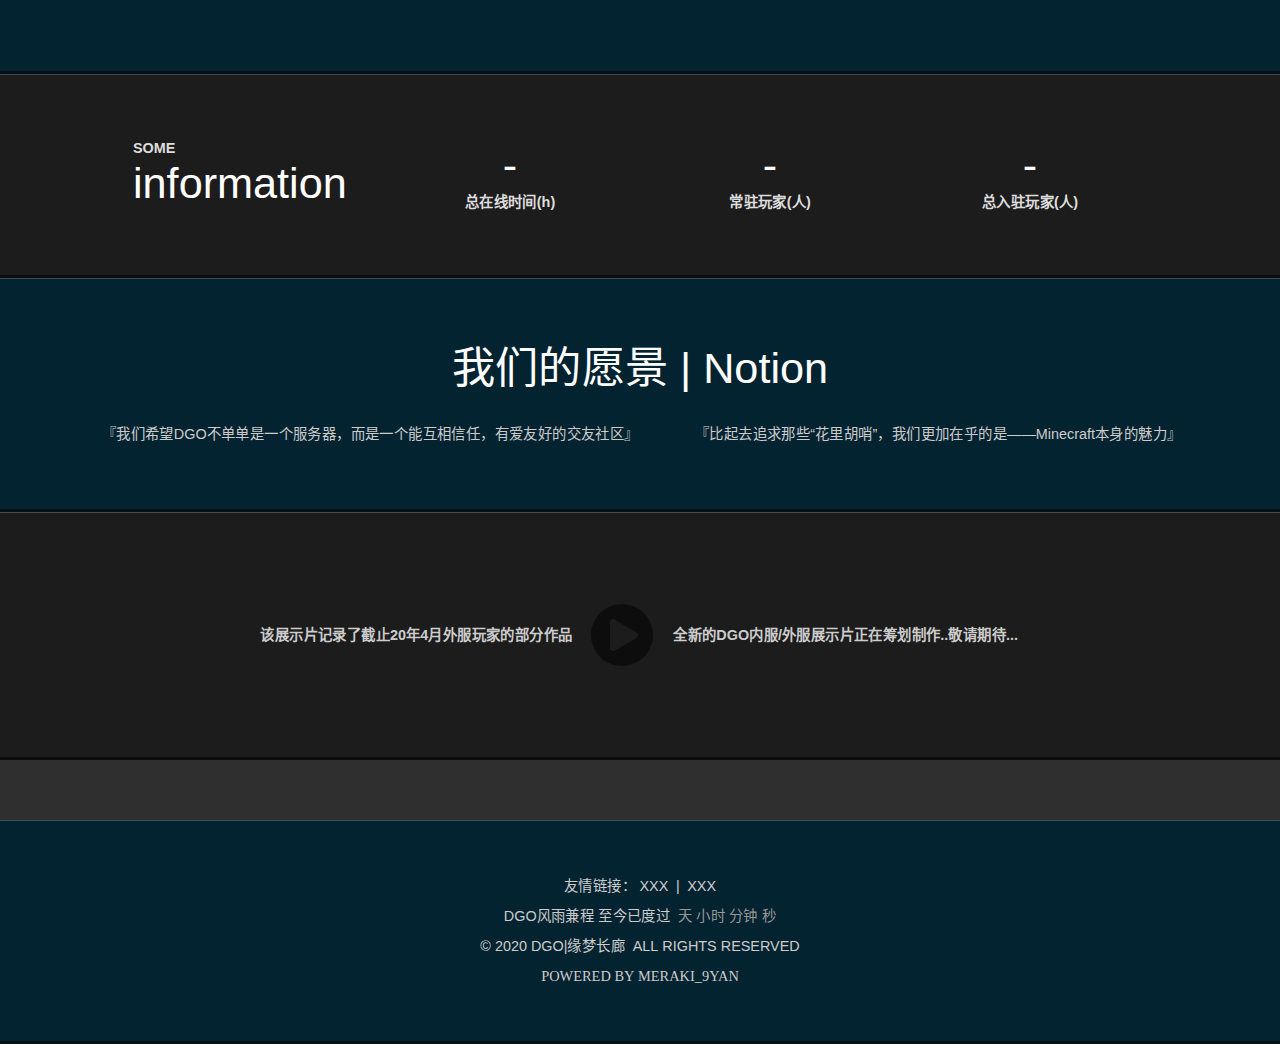
==== commit 78dc2b25: "new" ====
--- a/index.html
+++ b/index.html
@@ -1,30 +1,29 @@
 ﻿<!DOCTYPE html>
-<html lang="cn">
+<html lang="zh-CN">
 <head>
 
 <!-- Page title -->
-<title>DGO|缘梦长廊-Minecraft服务器</title>
+<title>DGO | 缘梦长廊</title>
 <!-- /Page title -->
 
 <!-- Meta -->
 <meta charset="utf-8">
-<meta http-equiv="X-UA-Compatible" content="IE=Edge">
-<meta name="viewport" content="width=device-width, initial-scale=1">
+<meta http-equiv="X-UA-Compatible" content="IE=Edge,chrome=1">
+<meta name="viewport" content="width=device-width, initial-scale=1,shrink-to-fit=no">
 <meta name="renderer" content="webkit|ie-comp|ie-stand">
+<meta name="author" content="Maraudern,meraki_9yan@qq.com">
+<meta http-equiv="cache-control" content="no-cache">
 <!-- /Meta -->
 
 <!-- SEO Meta -->
-<meta name="author" content="">
-<meta name="keywords" content="DGO,minecraft,我的世界,服务器">
+<meta name="keywords" content="DGO,DreamGalleryOnline,Minecraft,Server,Official,缘梦长廊,我的世界,服务器,官网">
 <meta name="description" content="">
+<meta name="robots" content="max-image-preview:large">
 <!-- /SEO Meta -->
 
-<!-- 禁止百度转码 -->
-<meta http-equiv="Cache-Control" content="no-transform " />
-<meta http-equiv="Cache-Control" content="no-siteapp" />
-<!-- /禁止百度转码 -->
-
 <!-- 移动设备优化 -->
+<meta http-equiv="Cache-Control" content="no-transform " /><!-- 禁止百度转码 -->
+<meta http-equiv="Cache-Control" content="no-siteapp" /><!-- 禁止百度转码 -->
 <meta name="MobileOptimized" content="320"><!-- 微软的老式浏览器 -->
 <meta name="screen-orientation" content="portrait"><!-- uc强制竖屏 -->
 <meta name="x5-orientation" content="portrait"><!-- QQ强制竖屏 -->
@@ -36,11 +35,12 @@
 <!-- /移动设备优化 -->
 
 <!-- Styles -->
+<link rel="icon" href="images/DGOLogo.png">
 <link rel="stylesheet" type="text/css" href="css/style.css">
+<link rel="stylesheet" type="text/css" href="css/preloader.css">
 <link rel="stylesheet" type="text/css" href="css/menu.css">
 <link rel="stylesheet" type="text/css" href="css/index.css">
-<link rel="stylesheet" type="text/css" href="css/preloader.css">
-<link rel="stylesheet" type="text/css" href="css/animate.min.css">
+<link rel="stylesheet" type="text/css" href="css/aos.css">
 <!-- /Styles -->
 
 </head>
@@ -49,9 +49,9 @@
 <!-- 预加载 -->
 <div id="preloader"> 
     <div id="loader"></div> 
-    <div class="loader-section section-left"></div> 
-    <div class="loader-section section-right"></div> 
     <div class="load_title">正在加载DGO官网<span>-首页</span></div> 
+    <div class="loader-section section-top"></div> 
+    <div class="loader-section section-bottom"></div> 
 </div> 
 <!-- /预加载 -->
 
@@ -60,18 +60,19 @@
 <!-- 菜单 -->
 <nav>
     <!-- menu -->
+    <a href="" class="menuLogo">
+        DGO
+    </a>
     <div id="menu">
-        <a href="index.html" class="menuItem">首页&nbsp;|&nbsp;Home</a>
-        <a href="about.html" class="menuItem">关于&nbsp;|&nbsp;About</a>
-        <a href="play.html" class="menuItem">游玩&nbsp;|&nbsp;Play</a>
-        <a href="rules.html" class="menuItem">规章&nbsp;|&nbsp;Rules</a>
-        <a href="wiki.html" class="menuItem">百科&nbsp;|&nbsp;Wiki</a>
-        <a href="donate.html" class="menuItem">捐助&nbsp;|&nbsp;Donate</a>
+        <a href="" class="menuItem">首页&nbsp;|&nbsp;Home</a>
+        <a href="about" class="menuItem">关于&nbsp;|&nbsp;About</a>
+        <a href="play" class="menuItem">游玩&nbsp;|&nbsp;Play</a>
+        <a href="donate" class="menuItem">捐助&nbsp;|&nbsp;Donate</a>
+        <a href="//wiki.dgo.world" class="menuItem">更多&nbsp;|&nbsp;More</a>
         <a href="#" class="menuBg"></a>
     </div>
     <!-- menuMobile -->
     <div id="menuMobile">
-        <h5 id="menuMobileTop">DGO|缘梦长廊</h5>
         <input type="checkbox" id="check">
         <label for="check">
             <i id="btnMenu"><svg class="bars"></svg></i>
@@ -81,12 +82,11 @@
         <div class="sidebar">
             <header>导航栏</header>
             <div>
-                <a href="index.html">首页&nbsp;|&nbsp;Home</a>
-                <a href="about.html">关于&nbsp;|&nbsp;About</a>
-                <a href="play.html">游玩&nbsp;|&nbsp;Play</a>
-                <a href="rules.html">规章&nbsp;|&nbsp;Rules</a>
-                <a href="wiki.html">百科&nbsp;|&nbsp;Wiki</a>
-                <a href="donate.html">捐助&nbsp;|&nbsp;Donate</a>
+                <a href="" class="menuItem">首页&nbsp;|&nbsp;Home</a>
+                <a href="about" class="menuItem">关于&nbsp;|&nbsp;About</a>
+                <a href="play" class="menuItem">游玩&nbsp;|&nbsp;Play</a>
+                <a href="donate" class="menuItem">捐助&nbsp;|&nbsp;Donate</a>
+                <a href="//wiki.dgo.world" class="menuItem">更多&nbsp;|&nbsp;More</a>
             </div>
         </div>
     </div>
@@ -146,38 +146,38 @@
 <div id="features" class="box">
         <!-- boxTitle -->
         <div class="boxTitle">
-            <div class="wow fadeInUp"><h2 class="transformZoom">社区介绍&nbsp;|&nbsp;Feature</h2></div>
+            <div><h2 class="transformZoom">社区介绍&nbsp;|&nbsp;Feature</h2></div>
         </div>
         <!-- boxContent -->
         <div class="boxContent modular">
-            <div class="wow fadeInUp"><div class="boxContentItem icon1">
+            <div><div class="boxContentItem icon1">
                 <h3>群组服</h3>
                 <h5>无论你是初来乍到的萌新还是耕耘多年的大佬；无论你是喜欢建筑还是红石的玩家；</h5>
                 <h5>亦或是喜欢与朋友聊天，日常养老唠嗑的玩家。这里都有适合你的的游戏环境！</h5>
             </div></div>
-            <div class="wow fadeInUp"><div class="boxContentItem icon2">
+            <div><div class="boxContentItem icon2">
                 <h3>高素质</h3>
                 <h5>从“熊孩子”一路走来的我们，深知一个“熊孩子”会对社区会造成严重的伤害；</h5>
                 <h5>我们通过较为严格的审核与邀请制度，确保你能和你一样友善的玩家们一同游戏！</h5>
             </div></div>
-            <div class="wow fadeInUp"><div class="boxContentItem icon3">
+            <div><div class="boxContentItem icon3">
                 <h3>纯净和谐</h3>
                 <h5>我们认为原版游戏机制与原则已经趋于合理，对游戏内容无过多修改。</h5>
                 <h5>不划分游戏内玩家权限等级，全服平权。一切都是由您和伙伴们一同建立的！</h5>
             </div></div>
         </div>
         <div class="boxContent modular">
-            <div class="wow fadeInUp"><div class="boxContentItem icon4">
+            <div><div class="boxContentItem icon4">
                 <h3>自由开放</h3>
                 <h5>我们不避讳、不掩饰，没有绝对的机密与禁区，大小事务群内公开讨论、处理。</h5>
                 <h5>无管理干预发展走向，只要你知晓是非，明确界限，在这可以做任何想做的事情！</h5>
             </div></div>
-            <div class="wow fadeInUp"><div class="boxContentItem icon5">
+            <div><div class="boxContentItem icon5">
                 <h3>公平公正</h3>
                 <h5>判断一个玩家是否有错，我们以道德、规章为标准，由管理员主观判断及玩家群体意见而定。</h5>
                 <h5>我们并没有改造矫正玩家的权力和义务，所做的一切仅是为了维护本服的秩序！</h5>
             </div></div>
-            <div class="wow fadeInUp"><div class="boxContentItem icon6">
+            <div><div class="boxContentItem icon6">
                 <h3>公益非利</h3>
                 <h5>我们了解增值服务对游戏体验的损害，作为公益服务器，我们不会在游戏内设置任何特权。</h5>
                 <h5>对于主动捐助的玩家，我们深表感谢，你的每一分捐助都会被用于给你提供更好的服务。</h5>
@@ -190,23 +190,23 @@
 <!-- 服务器信息 -->
 <div id="statis" class="box modular">
     <div class="boxContent">
-        <h5 class="description wow fadeInUp" style="text-align: left;">SOME</h5>
-        <div><h2 class="wow fadeInUp" style="text-align: left;">information</h2></div>
-    </div>
-
-    <div class="boxContent">
-        <div class="wow fadeInUp"><h2>-</h2></div>
-        <h5 class="description wow fadeInUp">总在线时间(h)</h5>
-    </div>
-
-    <div class="boxContent">
-        <div class="wow fadeInUp"><h2>-</h2></div>
-        <h5 class="description wow fadeInUp">常驻玩家(人)</h5>
-    </div>
-
-    <div class="boxContent">
-        <div class="wow fadeInUp"><h2>-</h2></div>
-        <h5 class="description wow fadeInUp">总入驻玩家(人)</h5>
+        <h5 class="description" style="text-align: left;">SOME</h5>
+        <div><h2 style="text-align: left;">information</h2></div>
+    </div>
+
+    <div class="boxContent">
+        <div><h2>-</h2></div>
+        <h5 class="description">总在线时间(h)</h5>
+    </div>
+
+    <div class="boxContent">
+        <div><h2>-</h2></div>
+        <h5 class="description">常驻玩家(人)</h5>
+    </div>
+
+    <div class="boxContent">
+        <div><h2>-</h2></div>
+        <h5 class="description">总入驻玩家(人)</h5>
     </div>
 </div>
 <!-- /服务器信息 -->
@@ -214,11 +214,11 @@
 <!-- 前言 -->
 <div id="notion" class="box">
     <div class="boxTitle">
-        <div class="wow fadeInUp"><h2 class="transformZoom">我们的愿景&nbsp;|&nbsp;Notion</h2></div>
+        <div><h2 class="transformZoom">我们的愿景&nbsp;|&nbsp;Notion</h2></div>
     </div>
     <div class="boxContent modular">
-        <div class="wow fadeInUp"><h5 class="transformZoom">『我们希望DGO不单单是一个服务器，而是一个能互相信任，有爱友好的交友社区』</h5></div>
-        <div class="wow fadeInUp"><h5 class="transformZoom">『比起去追求那些“花里胡哨”，我们更加在乎的是——Minecraft本身的魅力』</h5></div>
+        <div><h5 class="transformZoom">『我们希望DGO不单单是一个服务器，而是一个能互相信任，有爱友好的交友社区』</h5></div>
+        <div><h5 class="transformZoom">『比起去追求那些“花里胡哨”，我们更加在乎的是——Minecraft本身的魅力』</h5></div>
     </div>
 </div>
 <!-- /前言 -->
@@ -227,15 +227,15 @@
 <a href="https://www.bilibili.com/video/BV1Mi4y187Gk/" target="_blank">
     <div id="video" class="box modular">
 
-        <div class="boxContent wow fadeInUp">
+        <div class="boxContent">
             <h5 class="text description">该展示片记录了截止20年4月外服玩家的部分作品</h5>
         </div>
 
-        <div class="boxContent wow fadeInUp">
+        <div class="boxContent">
             <div class="icon-box icon"></div>
         </div>
 
-        <div class="boxContent wow fadeInUp">
+        <div class="boxContent">
             <h5 class="text description">全新的DGO内服/外服展示片正在筹划制作..敬请期待...</h5>
         </div>
 
@@ -247,35 +247,40 @@
 
 <!-- Powered by DGO -->
 <footer class="box">	
-    <div class="wow fadeInUp">
+    <div>
         <span>友情链接：</span>
         <a href="#" target="_blank"">XXX</a> 
         <span>&nbsp;|&nbsp;</span>
         <a href="#" target="_blank"">XXX</a>
     </div>
-    <div class="line wow fadeInUp">
+    <div class="line">
         <span>DGO风雨兼程&nbsp;至今已度过&nbsp;</span>
         <span id="time">天&nbsp;小时&nbsp;分钟&nbsp;秒</span>
     </div>
-    <div class="line wow fadeInUp">
+    <div class="line">
         <span>&copy; 2020&nbsp;DGO|缘梦长廊&nbsp;</span>
         <span>ALL&nbsp;RIGHTS&nbsp;RESERVED</span>
     </div>
 
-    <div class="wow fadeInUp">POWERED&nbsp;BY&nbsp;MERAKI_9YAN</div>
+    <div>POWERED&nbsp;BY&nbsp;MERAKI_9YAN</div>
 </footer>
 <!-- /Powered by DGO -->
 
-</div>
-</body>
-
 <!-- Javascript -->
-<script src="js/jquery-3.4.1.min.js"></script>
+<script src="https://cdn.jsdelivr.net/npm/jquery@3.6.0/dist/jquery.min.js"></script>
+<script src="js/aos.js"></script>
+<script>
+  AOS.init({
+    easing: 'ease-in-out-sine'
+  });
+</script>
 <script src="js/wow.min.js"></script>
-<script src="js/style.js"></script>
+<script src="js/main.js"></script>
 <script src="js/index.js"></script>
 <script src="js/menu.js"></script>
 <script src="js/preloader.js"></script>
 <!-- /Javascript -->
 
+</div>
+</body>
 </html>
--- a/css/style.css
+++ b/css/style.css
@@ -25,8 +25,7 @@
   color: #fff;
   font-weight: 300;
   -webkit-font-smoothing: antialiased;
-  font-family: "Roboto", "Open Sans", "Helvetica Neue", Helvetica, Arial,
-    sans-serif;
+  font-family: "Roboto", "Open Sans", "Helvetica Neue", Helvetica, Arial, sans-serif;
   text-align: center;
 }
 body {
--- a/css/preloader.css
+++ b/css/preloader.css
@@ -1,9 +1,3 @@
-.chromeframe {
-  margin: 0.2em 0;
-  background: #ccc;
-  color: #000;
-  padding: 0.2em 0;
-}
 #preloader {
   position: fixed;
   top: 0;
@@ -94,49 +88,49 @@
 
 #preloader .loader-section {
   position: fixed;
-  top: 0;
-  width: 51%;
-  height: 100%;
+  left: 0;
+  width: 100%;
+  height: 51%;
   background: #ffffff; /* Old browsers */
   z-index: 1000;
-  -webkit-transform: translateX(0); /* Chrome, Opera 15+, Safari 3.1+ */
-  -ms-transform: translateX(0); /* IE 9 */
-  transform: translateX(0); /* Firefox 16+, IE 10+, Opera */
+  -webkit-transform: translateY(0); /* Chrome, Opera 15+, Safari 3.1+ */
+  -ms-transform: translateY(0); /* IE 9 */
+  transform: translateY(0); /* Firefox 16+, IE 10+, Opera */
 }
-#preloader .loader-section.section-left {
-  left: 0;
+#preloader .loader-section.section-top {
+  top: 0;
 }
-#preloader .loader-section.section-right {
-  right: 0;
+#preloader .loader-section.section-bottom {
+  bottom: 0;
 }
 
 /* Loaded */
-.loaded #preloader .loader-section.section-left {
+.loaded #preloader .loader-section.section-top {
+  -webkit-transform: translateY(-100%); /* Chrome, Opera 15+, Safari 3.1+ */
+  -ms-transform: translateY(-100%); /* IE 9 */
+  transform: translateY(-100%); /* Firefox 16+, IE 10+, Opera */
+  -webkit-transition: all 0.4s 0.1s cubic-bezier(0.645, 0.045, 0.355, 1);
+  transition: all 0.4s 0.1s cubic-bezier(0.645, 0.045, 0.355, 1);
+}
+.loaded #preloader .loader-section.section-bottom {
+  -webkit-transform: translateY(100%); /* Chrome, Opera 15+, Safari 3.1+ */
+  -ms-transform: translateY(100%); /* IE 9 */
+  transform: translateY(100%); /* Firefox 16+, IE 10+, Opera */
+  -webkit-transition: all 0.4s 0.1s cubic-bezier(0.645, 0.045, 0.355, 1);
+  transition: all 0.4s 0.1s cubic-bezier(0.645, 0.045, 0.355, 1);
+}
+.loaded #loader {
+  opacity: 0;
+  -webkit-transition: all 0.1s ease-out;
+  transition: all 0.1s ease-out;
+}
+.loaded #preloader {
+  visibility: hidden;
   -webkit-transform: translateX(-100%); /* Chrome, Opera 15+, Safari 3.1+ */
   -ms-transform: translateX(-100%); /* IE 9 */
   transform: translateX(-100%); /* Firefox 16+, IE 10+, Opera */
-  -webkit-transition: all 0.7s 0.3s cubic-bezier(0.645, 0.045, 0.355, 1);
-  transition: all 0.7s 0.3s cubic-bezier(0.645, 0.045, 0.355, 1);
-}
-.loaded #preloader .loader-section.section-right {
-  -webkit-transform: translateX(100%); /* Chrome, Opera 15+, Safari 3.1+ */
-  -ms-transform: translateX(100%); /* IE 9 */
-  transform: translateX(100%); /* Firefox 16+, IE 10+, Opera */
-  -webkit-transition: all 0.7s 0.3s cubic-bezier(0.645, 0.045, 0.355, 1);
-  transition: all 0.7s 0.3s cubic-bezier(0.645, 0.045, 0.355, 1);
-}
-.loaded #loader {
-  opacity: 0;
-  -webkit-transition: all 0.3s ease-out;
-  transition: all 0.3s ease-out;
-}
-.loaded #preloader {
-  visibility: hidden;
-  -webkit-transform: translateY(-100%); /* Chrome, Opera 15+, Safari 3.1+ */
-  -ms-transform: translateY(-100%); /* IE 9 */
-  transform: translateY(-100%); /* Firefox 16+, IE 10+, Opera */
-  -webkit-transition: all 0.3s 1s ease-out;
-  transition: all 0.3s 1s ease-out;
+  -webkit-transition: all 0.1s 0.5s ease-out;
+  transition: all 0.1s 0.5s ease-out;
 }
 /* JavaScript Turned Off */
 .no-js #preloader {
--- a/css/menu.css
+++ b/css/menu.css
@@ -5,30 +5,40 @@
 nav{
 	position: fixed;
 	width: 100%;
-	height: 50px;
-  background-color: #063146;
+	height: 60px;
+  top: -65px;
 	transition: .5s;
   z-index: 99999;
+  background-color: #1d1d1f;
+  border-bottom: 1px solid rgb(245,245,247,.4);
 }
 .navScroll{
-  background-color: rgb(6,49,70,.25);
+  top: 0px;
 }
 /*menu*/
 #menu{
 	position: absolute;
 	display: flex;
 	list-style: none;
-	line-height: 50px;
-	width: 800px;
-	left: 50%;
-	transform: translate(-50%,0);
+	line-height: 60px;
+	width: 650px;
+	right: 100px;
   z-index: 1000;
+}
+.menuLogo{
+  float: left;
+  margin-left: 100px;
+  line-height: 60px;
+  font-size: 30px;
+}
+.menuLogo img{
+  height: 60px;
 }
 .menuItem{
 	position: relative;
 	width: 130px;
 	display: inline-block;
-	font-size: 15px;
+	font-size: 14px;
 	text-align: center;
 	text-decoration: none;
 	color: #ffffff;
@@ -39,11 +49,13 @@
 	position: absolute;
 	left: 0;
 	top: 0;
-	height: 100%;
+	height: 64px;
 	width: 130px;
 	z-index: 0;
-	border-radius: 5px;
+  border-bottom-left-radius: 9px;
+  border-bottom-right-radius: 5px;
 	background-color: #009394;
+  border-bottom: 3px solid rgba(0, 0, 0, 0.5);
 	transition: .3s;
 	z-index: 0;
 }
@@ -51,7 +63,7 @@
 	transform: scale(1.2);
 }
 .menuItem:nth-child(1):hover ~.menuBg{
-	left: 0px;
+	left: 0;
 }
 .menuItem:nth-child(2):hover ~.menuBg{
 	left: 130px;
@@ -75,12 +87,6 @@
   text-align: center;
   line-height: 50px;
   z-index: 2000;
-}
-
-#menuMobileTop{
-  line-height: 50px;
-  color: #ffffff;
-  z-index: 1000;
 }
 
 #check{
--- a/css/index.css
+++ b/css/index.css
@@ -29,7 +29,7 @@
   菜单
 -----------------------------------------*/
 .menuBg{
-  left: 0px;
+  left: 0;
 }
 /*---------------------------------------
 
